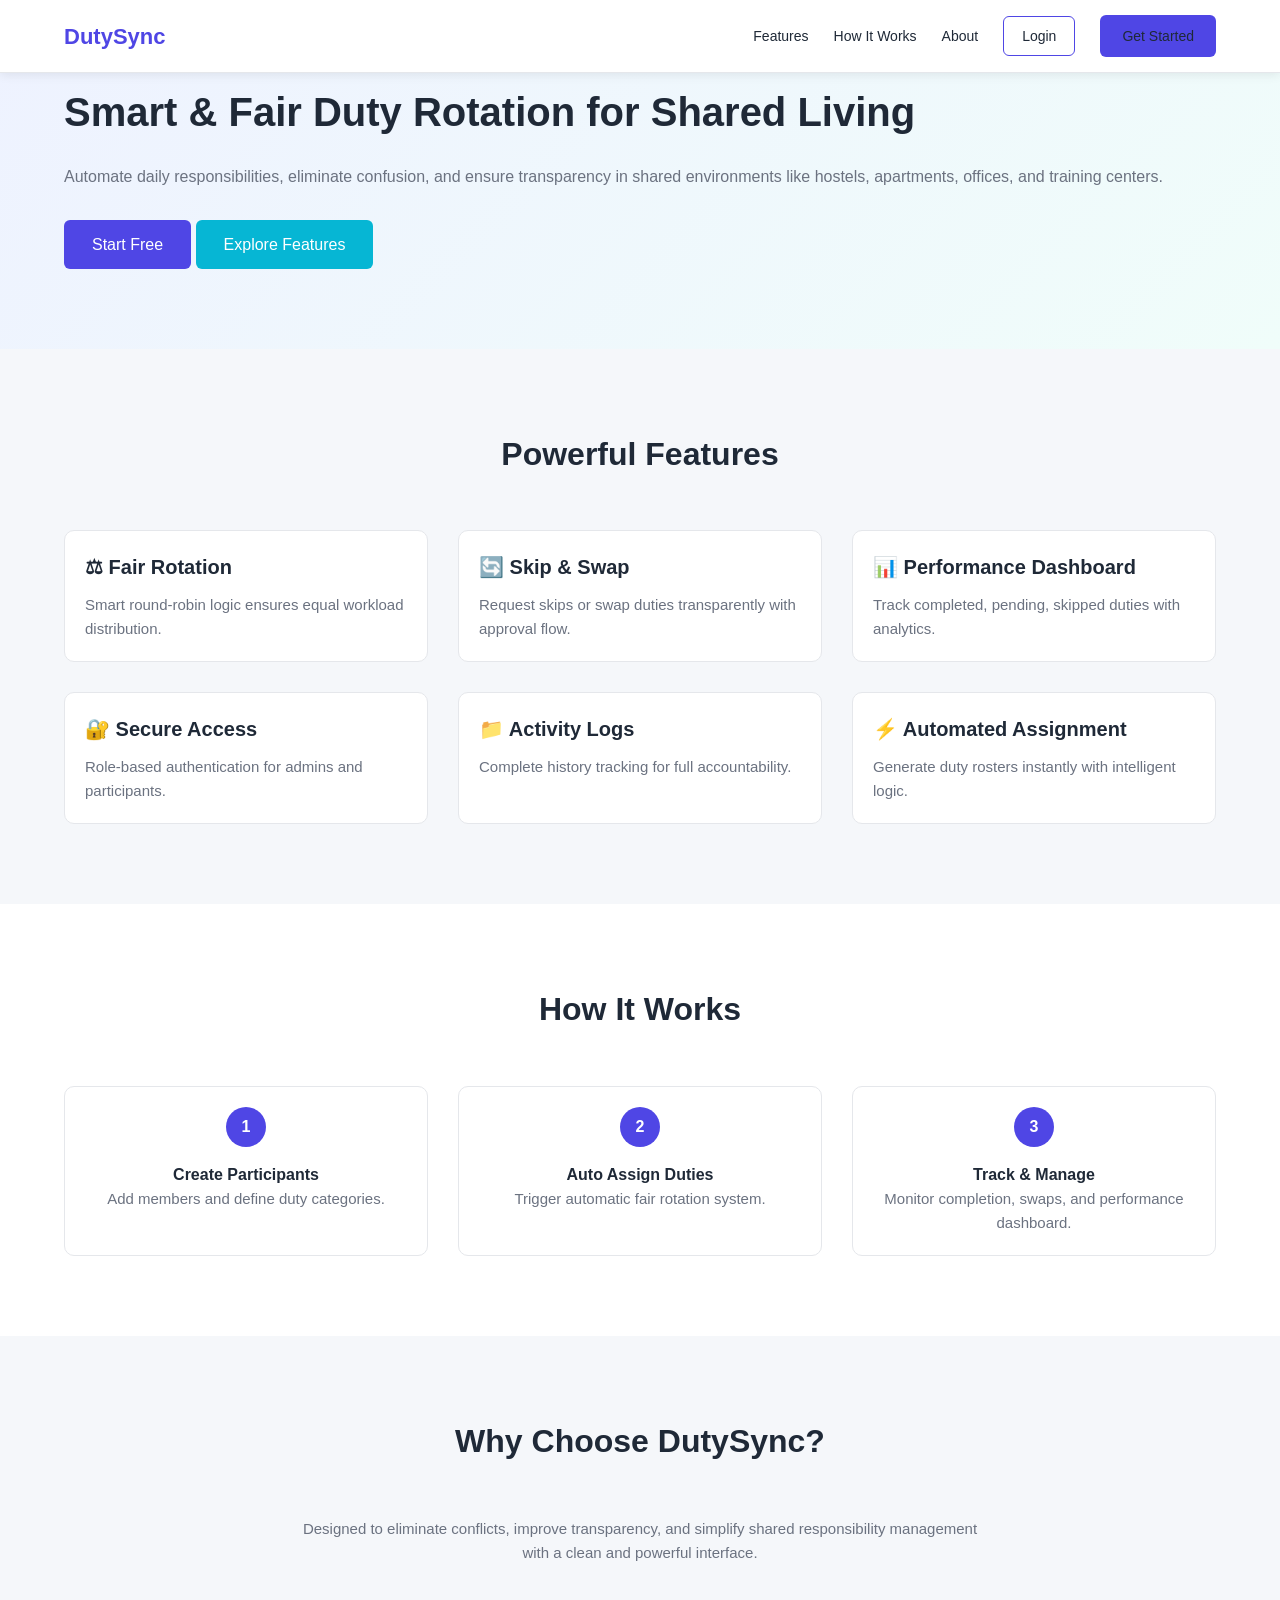
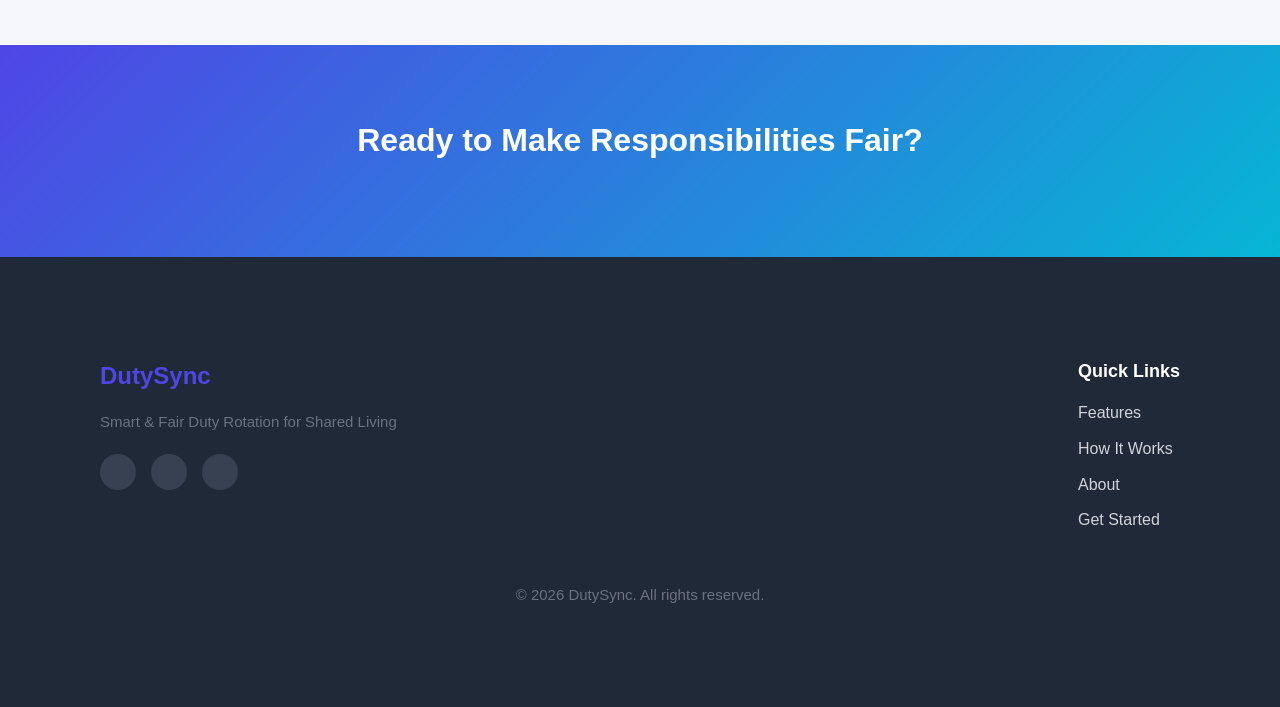
==== index.html @ 931e3d36 "first commit" ====
<!DOCTYPE html>
<html lang="en">
<head>
    <meta charset="UTF-8">
    <title>Shared Duty Roster Management System</title>
    <meta name="viewport" content="width=device-width, initial-scale=1.0">
    <link rel="stylesheet" href="css/base.css">
    <link rel="stylesheet" href="css/layout.css">
    <link rel="stylesheet" href="css/components.css">
    <link rel="stylesheet" href="css/responsive.css">
</head>
<body>
   <header class="main-header">
    <div class="container header-container">

        <div class="logo">
            <h1>DutySync</h1>
        </div>
        <div class="hamburger" id="hamburger">
            <span></span>
            <span></span>
            <span></span>
        </div>

        <nav class="nav-menu" id="navMenu">
            <ul>
                <li><a href="#features">Features</a></li>
                <li><a href="#workflow">How It Works</a></li>
                <li><a href="#about">About</a></li>
                <li><a href="login.html" class="btn-outline">Login</a></li>
                <li><a href="register.html" class="btn-primary">Get Started</a></li>
            </ul>
        </nav>

    </div>
</header>
    <section class="hero">
        <div class="container hero-content">
            <div class="hero-text">
                <h2>Smart & Fair Duty Rotation for Shared Living</h2>
                <p>
                    Automate daily responsibilities, eliminate confusion, 
                    and ensure transparency in shared environments like 
                    hostels, apartments, offices, and training centers.
                </p>
                <div class="hero-buttons">
                    <a href="register.html" class="btn-primary large-btn">Start Free</a>
                    <a href="#features" class="btn-secondary large-btn">Explore Features</a>
                </div>
            </div>
        </div>
    </section>

    <section id="features" class="features-section">
        <div class="container">
            <h2 class="section-title">Powerful Features</h2>

            <div class="features-grid">
                <div class="feature-card">
                    <h3>⚖ Fair Rotation</h3>
                    <p>Smart round-robin logic ensures equal workload distribution.</p>
                </div>

                <div class="feature-card">
                    <h3>🔄 Skip & Swap</h3>
                    <p>Request skips or swap duties transparently with approval flow.</p>
                </div>

                <div class="feature-card">
                    <h3>📊 Performance Dashboard</h3>
                    <p>Track completed, pending, skipped duties with analytics.</p>
                </div>

                <div class="feature-card">
                    <h3>🔐 Secure Access</h3>
                    <p>Role-based authentication for admins and participants.</p>
                </div>

                <div class="feature-card">
                    <h3>📁 Activity Logs</h3>
                    <p>Complete history tracking for full accountability.</p>
                </div>

                <div class="feature-card">
                    <h3>⚡ Automated Assignment</h3>
                    <p>Generate duty rosters instantly with intelligent logic.</p>
                </div>
            </div>
        </div>
    </section>

    <section id="workflow" class="workflow-section">
        <div class="container">
            <h2 class="section-title">How It Works</h2>

            <div class="workflow-steps">
                <div class="step">
                    <span>1</span>
                    <h4>Create Participants</h4>
                    <p>Add members and define duty categories.</p>
                </div>

                <div class="step">
                    <span>2</span>
                    <h4>Auto Assign Duties</h4>
                    <p>Trigger automatic fair rotation system.</p>
                </div>

                <div class="step">
                    <span>3</span>
                    <h4>Track & Manage</h4>
                    <p>Monitor completion, swaps, and performance dashboard.</p>
                </div>
            </div>
        </div>
    </section>

    <section id="about" class="about-section">
        <div class="container">
            <h2 class="section-title">Why Choose DutySync?</h2>
            <p class="about-text">
                Designed to eliminate conflicts, improve transparency, and simplify 
                shared responsibility management with a clean and powerful interface.
            </p>
        </div>
    </section>
    <section class="cta-section">
        <div class="container">
            <h2>Ready to Make Responsibilities Fair?</h2>
        </div>
    </section>
    <footer class="main-footer">
<div id="footer-placeholder"></div>
<script>
  fetch('components/footer.html')
    .then(res => res.text())
    .then(data => {
        document.getElementById('footer-placeholder').innerHTML = data;
    });
</script>
    </footer>

    <script src="js/app.js"></script>
</body>
</html>
---- css/base.css ----
* {
    margin: 0;
    padding: 0;
    box-sizing: border-box;
}

html {
    scroll-behavior: smooth;
}

body {
    font-family: 'Segoe UI', Tahoma, Geneva, Verdana, sans-serif;
    background-color: #f5f7fa;
    color: #1f2937;
    line-height: 1.6;
}

:root {
    --primary-color: #4f46e5;
    --primary-dark: #4338ca;
    --secondary-color: #06b6d4;
    --bg-light: #f5f7fa;
    --bg-white: #ffffff;
    --text-dark: #1f2937;
    --text-light: #6b7280;
    --border-color: #e5e7eb;
    --success-color: #10b981;
    --danger-color: #ef4444;
}
.container {
    width: 90%;
    max-width: 1200px;
    margin: auto;
}

h1, h2, h3, h4 {
    font-weight: 600;
    color: var(--text-dark);
}

h1 {
    font-size: 28px;
}

h2 {
    font-size: 32px;
    margin-bottom: 20px;
}

h3 {
    font-size: 20px;
    margin-bottom: 10px;
}

p {
    color: var(--text-light);
    font-size: 15px;
}

.section-title {
    text-align: center;
    margin-bottom: 50px;
}

.btn-primary {
    display: inline-block;
    background-color: var(--primary-color);
    color: #fff;
    padding: 10px 22px;
    border-radius: 6px;
    text-decoration: none;
    transition: 0.3s ease;
}

.btn-primary:hover {
    background-color: var(--primary-dark);
}

.btn-secondary {
    display: inline-block;
    background-color: var(--secondary-color);
    color: #fff;
    padding: 10px 22px;
    border-radius: 6px;
    text-decoration: none;
    transition: 0.3s ease;
}

.btn-secondary:hover {
    opacity: 0.9;
}

.btn-outline {
    display: inline-block;
    border: 1px solid var(--primary-color);
    color: var(--primary-color);
    padding: 8px 18px;
    border-radius: 6px;
    text-decoration: none;
    transition: 0.3s ease;
}

.btn-outline:hover {
    background-color: var(--primary-color);
    color: #fff;
}

.large-btn {
    padding: 12px 28px;
    font-size: 16px;
}

a {
    text-decoration: none;
    color: inherit;
}

.feature-card,
.dashboard-preview,
.step {
    background: var(--bg-white);
    border-radius: 10px;
    padding: 20px;
    border: 1px solid var(--border-color);
    transition: 0.3s ease;
}

.feature-card:hover,
.step:hover {
    transform: translateY(-4px);
    box-shadow: 0 8px 20px rgba(0, 0, 0, 0.05);
}

.main-header {
    background: var(--bg-white);
    border-bottom: 1px solid var(--border-color);
    padding: 15px 0;
}

.nav-menu ul {
    list-style: none;
    display: flex;
    gap: 25px;
    align-items: center;
}

.nav-menu a {
    font-size: 14px;
    color: var(--text-dark);
    transition: 0.3s ease;
}

.nav-menu a:hover {
    color: var(--primary-color);
}

.hero {
    padding: 80px 0;
    background: linear-gradient(135deg, #eef2ff, #f0fdfa);
}

.hero-text h2 {
    font-size: 40px;
    margin-bottom: 20px;
}

.hero-text p {
    font-size: 16px;
    margin-bottom: 30px;
}

.main-footer {
    background: #1f2937; 
    color: #d1d5db;
    padding: 50px 20px;
    font-family: 'Segoe UI', Tahoma, Geneva, Verdana, sans-serif;
}

.footer-container {
    display: flex;
    justify-content: space-between;
    flex-wrap: wrap;
    gap: 30px;
    max-width: 1200px;
    margin: auto;
}

.footer-left h3 {
    font-size: 24px;
    color: #4f46e5; 
    margin-bottom: 15px;
}

.footer-left p {
    margin-bottom: 8px;
    line-height: 1.6;
}

.footer-right h4 {
    font-size: 18px;
    margin-bottom: 15px;
    color: #fff;
}

.footer-right ul {
    list-style: none;
    padding: 0;
}

.footer-right ul li {
    margin-bottom: 10px;
}

.footer-right ul li a {
    color: #d1d5db;
    text-decoration: none;
    transition: 0.3s;
}

.footer-right ul li a:hover {
    color: #4f46e5;
}

.footer-bottom {
    text-align: center;
    margin-top: 40px;
    font-size: 13px;
    color: #9ca3af;
}

.footer-social {
    margin-top: 20px;
    display: flex;
    gap: 15px;
}

.footer-social a {
    display: inline-block;
    width: 36px;
    height: 36px;
    line-height: 36px;
    text-align: center;
    background: #374151;
    border-radius: 50%;
    color: #d1d5db;
    transition: 0.3s;
}

.footer-social a:hover {
    background: #4f46e5;
    color: #fff;
    transform: translateY(-2px);
}

@media (max-width: 768px) {
    .footer-container {
        flex-direction: column;
        text-align: center;
        gap: 20px;
    }

    .footer-right ul li {
        display: inline-block;
        margin: 0 10px 10px 0;
    }
}


.navbar {
    display: flex;
    justify-content: space-between;
    align-items: center;
    padding: 15px 30px;
    background-color: #1e1f2f;
    color: #fff;
    font-family: Arial, sans-serif;
    box-shadow: 0 2px 5px rgba(0,0,0,0.1);
}

.navbar .logo {
    font-size: 24px;
    font-weight: bold;
    color: #5a60f7;
    text-decoration: none;
}

.navbar-right {
    display: flex;
    align-items: center;
    gap: 15px;
}

.navbar-right .welcome-msg {
    font-size: 16px;
}

#logoutBtn {
    padding: 6px 14px;
    background-color: #5a60f7;
    border: none;
    border-radius: 4px;
    color: #fff;
    cursor: pointer;
    transition: 0.3s;
}

#logoutBtn:hover {
    background-color: #474ce0;
}
---- css/layout.css ----
.main-header .container {
    display: flex;
    justify-content: space-between;
    align-items: center;
}

.logo h1 {
    font-size: 22px;
    font-weight: 700;
    color: var(--primary-color);
}
.hero-content {
    display: flex;
    align-items: center;
    justify-content: space-between;
    gap: 50px;
}

.hero-text {
    flex: 1;
}

.hero-visual {
    flex: 1;
    display: flex;
    justify-content: center;
}

.dashboard-preview {
    width: 100%;
    max-width: 400px;
    height: 250px;
    display: flex;
    align-items: center;
    justify-content: center;
    font-weight: 500;
    color: var(--text-light);
}

.features-section {
    padding: 80px 0;
}

.features-grid {
    display: grid;
    grid-template-columns: repeat(3, 1fr);
    gap: 30px;
}

.workflow-section {
    padding: 80px 0;
    background-color: var(--bg-white);
}

.workflow-steps {
    display: flex;
    justify-content: space-between;
    gap: 30px;
}

.step {
    flex: 1;
    text-align: center;
}

.step span {
    display: inline-block;
    width: 40px;
    height: 40px;
    background-color: var(--primary-color);
    color: #fff;
    border-radius: 50%;
    line-height: 40px;
    margin-bottom: 15px;
    font-weight: 600;
}

.about-section {
    padding: 80px 0;
    text-align: center;
}

.about-text {
    max-width: 700px;
    margin: auto;
}

.cta-section {
    padding: 70px 0;
    text-align: center;
    background: linear-gradient(135deg, var(--primary-color), var(--secondary-color));
    color: #fff;
}

.cta-section h2 {
    color: #fff;
    margin-bottom: 20px;
}

section {
    padding-top: 60px;
    padding-bottom: 60px;
}

.header-container {
    display: flex;
    justify-content: space-between;
    align-items: center;
}

.hamburger {
    display: none;
    flex-direction: column;
    cursor: pointer;
    gap: 5px;
}

.hamburger span {
    width: 25px;
    height: 3px;
    background-color: var(--text-dark);
    border-radius: 2px;
    transition: 0.3s;
}
---- css/components.css ----
.btn-primary {
    background-color: #4f46e5;
    color: #ffffff;
    padding: 10px 22px;
    border-radius: 6px;
    text-decoration: none;
    display: inline-block;
    font-weight: 500;
    transition: all 0.3s ease;
}

.btn-primary:hover {
    background-color: #4338ca;
    transform: translateY(-2px);
    box-shadow: 0 6px 15px rgba(0,0,0,0.15);
}

.btn-outline {
    border: 1px solid #4f46e5;
    color: #4f46e5;
    padding: 8px 18px;
    border-radius: 6px;
    text-decoration: none;
    display: inline-block;
    font-weight: 500;
    transition: all 0.3s ease;
    color: white;
}

.btn-outline:hover {
    background-color: #4f46e5;
    color: #ffffff;
}


.main-header {
    position: fixed;   
    top: 0;
    left: 0;
    width: 100%;
    z-index: 1000;
    background-color: #ffffff;
    box-shadow: 0 2px 10px rgba(0,0,0,0.08);
    padding: 15px 0;
}
---- css/responsive.css ----
@media (max-width: 1024px) {

    .features-grid {
        grid-template-columns: repeat(2, 1fr);
    }

    .hero-content {
        gap: 30px;
    }

    .hero-text h2 {
        font-size: 34px;
    }
}

@media (max-width: 768px) {

    .nav-menu ul {
        gap: 15px;
    }

    .hero-content {
        flex-direction: column;
        text-align: center;
    }

    .hero-visual {
        margin-top: 30px;
    }

    .hero-text h2 {
        font-size: 28px;
    }
    .features-grid {
        grid-template-columns: 1fr;
    }

    .workflow-steps {
        flex-direction: column;
    }

    .step {
        margin-bottom: 20px;
    }
}

@media (max-width: 480px) {

    .container {
        width: 95%;
    }

    h2 {
        font-size: 22px;
    }

    .hero-text h2 {
        font-size: 24px;
    }

    .btn-primary,
    .btn-secondary,
    .btn-outline {
        display: block;
        width: 100%;
        text-align: center;
        margin-bottom: 10px;
    }

    .hero-buttons {
        display: flex;
        flex-direction: column;
    }

    .dashboard-preview {
        height: 200px;
    }
}

@media (max-width: 768px) {

    .hamburger {
        display: flex;
    }

    .nav-menu {
        position: absolute;
        top: 70px;
        right: 0;
        background: var(--bg-white);
        width: 100%;
        max-height: 0;
        overflow: hidden;
        transition: max-height 0.3s ease;
        border-bottom: 1px solid var(--border-color);
    }

    .nav-menu ul {
        flex-direction: column;
        padding: 20px;
        gap: 15px;
    }

    .nav-menu.active {
        max-height: 400px;
    }
}
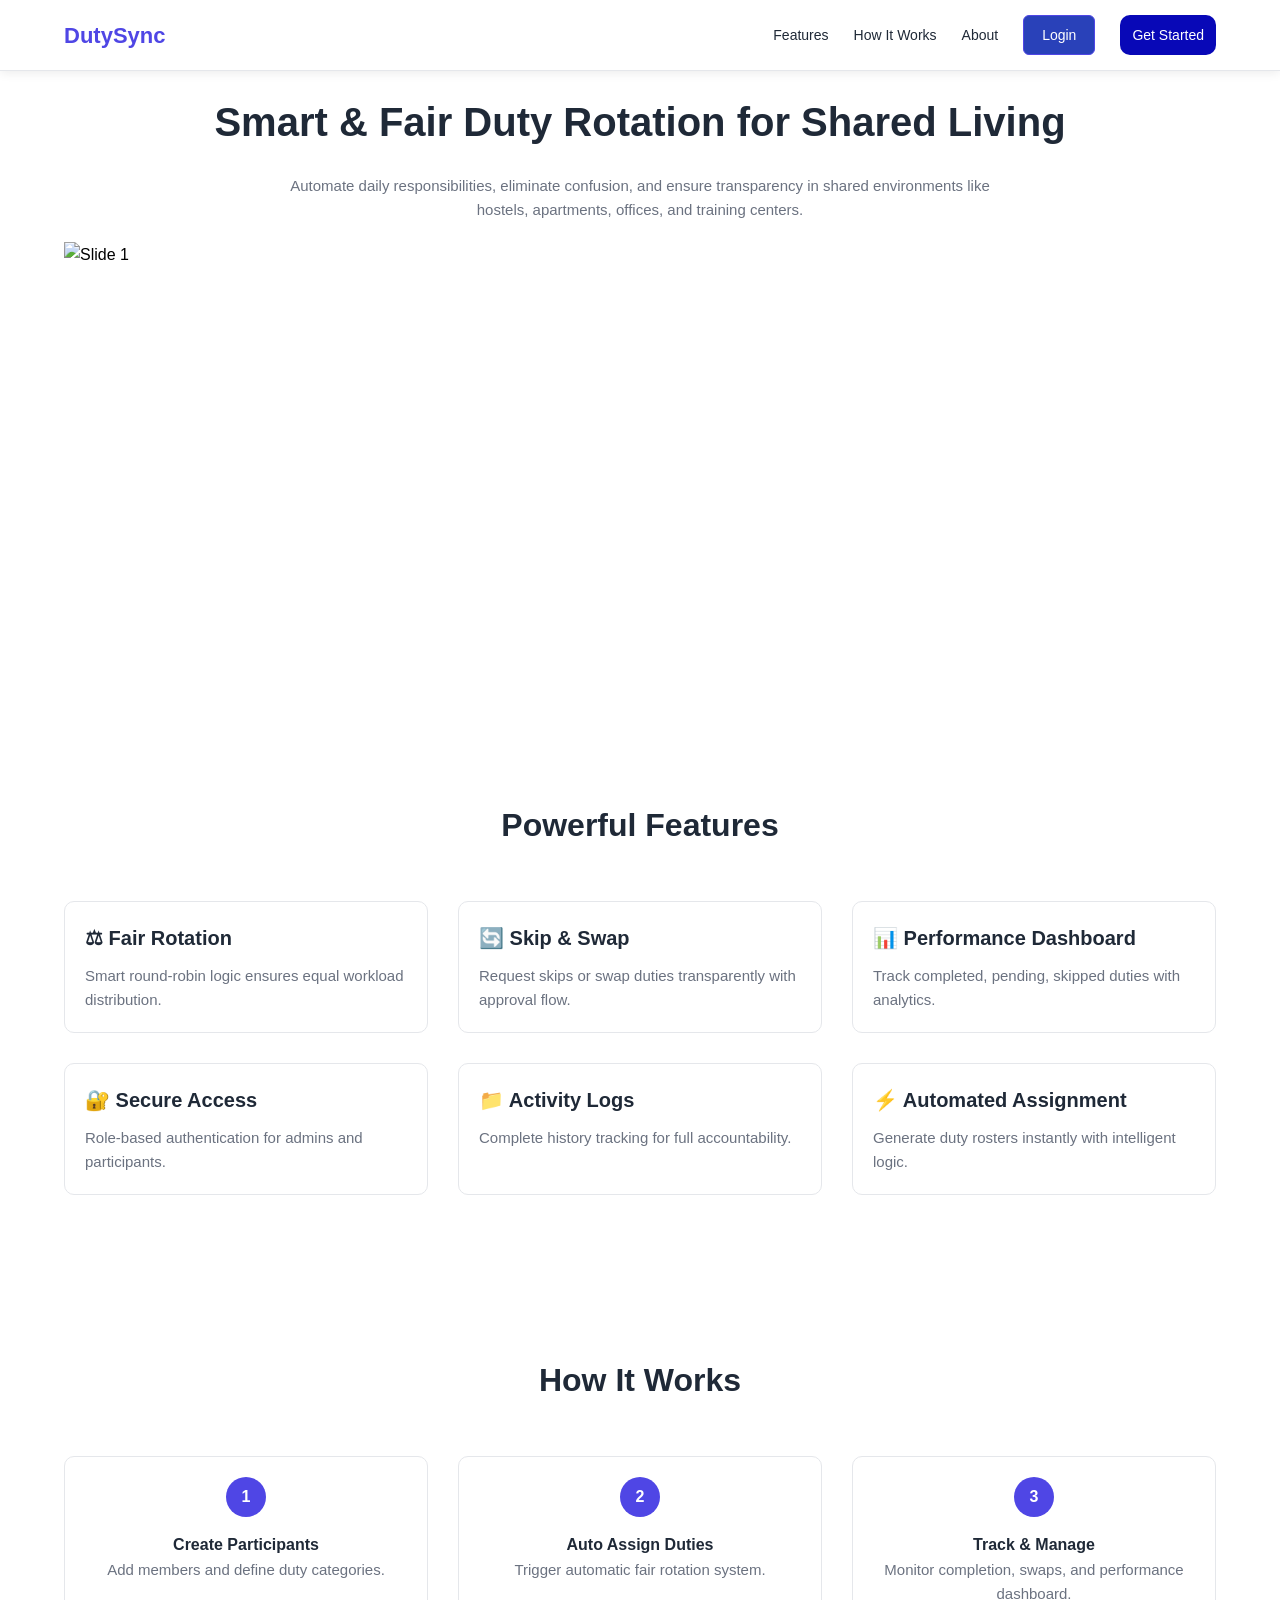
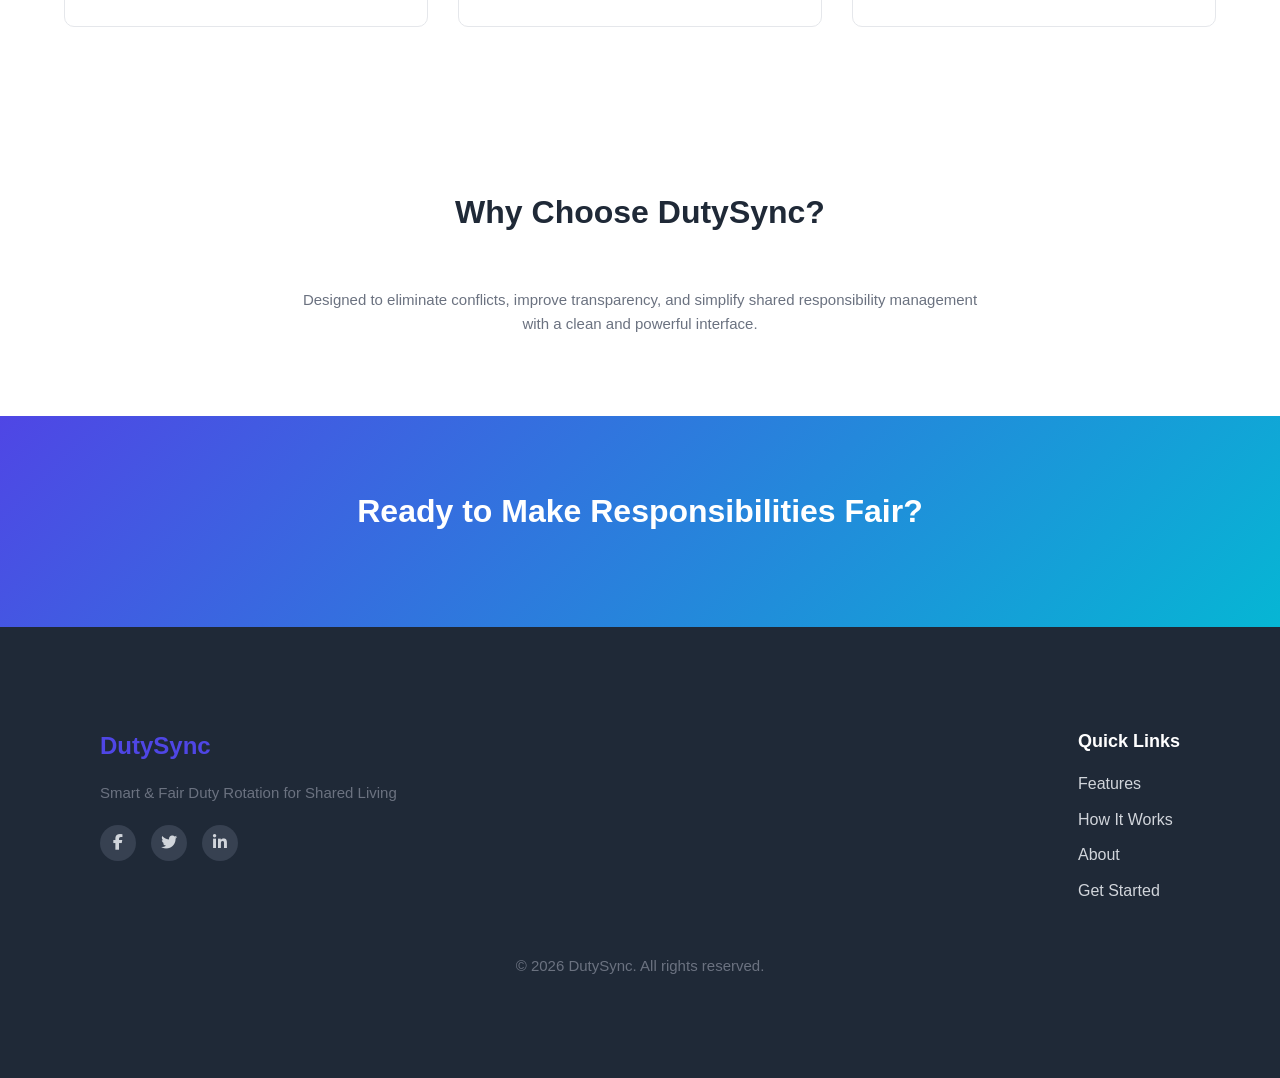
==== commit a9b0c576: "Update frontend  with new changes" ====
--- a/index.html
+++ b/index.html
@@ -6,7 +6,6 @@
     <meta name="viewport" content="width=device-width, initial-scale=1.0">
     <link rel="stylesheet" href="css/base.css">
     <link rel="stylesheet" href="css/layout.css">
-    <link rel="stylesheet" href="css/components.css">
     <link rel="stylesheet" href="css/responsive.css">
 </head>
 <body>
@@ -27,8 +26,8 @@
                 <li><a href="#features">Features</a></li>
                 <li><a href="#workflow">How It Works</a></li>
                 <li><a href="#about">About</a></li>
-                <li><a href="login.html" class="btn-outline">Login</a></li>
-                <li><a href="register.html" class="btn-primary">Get Started</a></li>
+                <li><a href="login.html" class="btn-outline"><span id="log"> Login</span></a></li>
+                <li><a href="register.html" class="btn-primary" id="start">Get Started</a></li>
             </ul>
         </nav>
 
@@ -43,10 +42,18 @@
                     and ensure transparency in shared environments like 
                     hostels, apartments, offices, and training centers.
                 </p>
-                <div class="hero-buttons">
-                    <a href="register.html" class="btn-primary large-btn">Start Free</a>
-                    <a href="#features" class="btn-secondary large-btn">Explore Features</a>
-                </div>
+                <section class="hero">
+  <div class="container hero-content">
+    <div class="hero-slider" id="heroSlider">
+      <img src="https://www.shutterstock.com/image-photo/hand-wipes-clean-glass-stovetop-600nw-2715932691.jpg" alt="Slide 1" class="active">
+      <img src="https://blog.hihostels.com/wp-content/uploads/2014/06/157269526.jpg" alt="Slide 2">
+      <img src="https://content.jdmagicbox.com/v2/comp/hyderabad/c2/040pxx40.xx40.210805164720.x3c2/catalogue/dvs-facilities-services-tangatur-rangareddy-garden-maintenance-services-tzkv2b3w40.jpg" alt="Slide 3">
+      <img src="https://encrypted-tbn0.gstatic.com/images?q=tbn:ANd9GcTpY3WygwK8uVNJa__YSWRzl6hycyzAUbiU6w&s" alt="Slide 4">
+      <img src="https://media.istockphoto.com/id/1456829834/photo/team-of-professional-janitors-working-in-kitchen.jpg?s=612x612&w=0&k=20&c=jLr6jsTrv3sr_IJ3HDEpV4fMJR6MNSkOKIifJoEl3nI=" alt="Slide 5">
+      <img src="https://www.shutterstock.com/image-photo/cheerful-woman-washes-variety-fresh-260nw-2543599953.jpg" alt="Slide 6">
+    </div>
+  </div>
+</section>
             </div>
         </div>
     </section>
--- a/css/base.css
+++ b/css/base.css
@@ -1,310 +1,555 @@
-
 * {
-    margin: 0;
-    padding: 0;
-    box-sizing: border-box;
+  margin: 0;
+  padding: 0;
+  box-sizing: border-box;
 }
 
 html {
-    scroll-behavior: smooth;
+  scroll-behavior: smooth;
 }
 
 body {
-    font-family: 'Segoe UI', Tahoma, Geneva, Verdana, sans-serif;
-    background-color: #f5f7fa;
-    color: #1f2937;
-    line-height: 1.6;
+  font-family: "Segoe UI", Tahoma, Geneva, Verdana, sans-serif;
+  line-height: 1.6;
 }
 
 :root {
-    --primary-color: #4f46e5;
-    --primary-dark: #4338ca;
-    --secondary-color: #06b6d4;
-    --bg-light: #f5f7fa;
-    --bg-white: #ffffff;
-    --text-dark: #1f2937;
-    --text-light: #6b7280;
-    --border-color: #e5e7eb;
-    --success-color: #10b981;
-    --danger-color: #ef4444;
+  --primary-color: #4f46e5;
+  --primary-dark: #4338ca;
+  --secondary-color: #06b6d4;
+  --bg-light: #f5f7fa;
+  --bg-white: #ffffff;
+  --text-dark: #1f2937;
+  --text-light: #6b7280;
+  --border-color: #e5e7eb;
+  --success-color: #10b981;
+  --danger-color: #ef4444;
 }
 .container {
-    width: 90%;
-    max-width: 1200px;
-    margin: auto;
-}
-
-h1, h2, h3, h4 {
-    font-weight: 600;
-    color: var(--text-dark);
+  width: 90%;
+  max-width: 1200px;
+  margin: auto;
+}
+
+h1,
+h2,
+h3,
+h4 {
+  font-weight: 600;
+  color: var(--text-dark);
 }
 
 h1 {
-    font-size: 28px;
+  font-size: 28px;
 }
 
 h2 {
-    font-size: 32px;
-    margin-bottom: 20px;
+  font-size: 32px;
+  margin-bottom: 20px;
 }
 
 h3 {
-    font-size: 20px;
-    margin-bottom: 10px;
+  font-size: 20px;
+  margin-bottom: 10px;
 }
 
 p {
-    color: var(--text-light);
-    font-size: 15px;
+  color: var(--text-light);
+  font-size: 15px;
 }
 
 .section-title {
-    text-align: center;
-    margin-bottom: 50px;
-}
-
-.btn-primary {
-    display: inline-block;
-    background-color: var(--primary-color);
-    color: #fff;
-    padding: 10px 22px;
-    border-radius: 6px;
-    text-decoration: none;
-    transition: 0.3s ease;
-}
-
-.btn-primary:hover {
-    background-color: var(--primary-dark);
-}
-
-.btn-secondary {
-    display: inline-block;
-    background-color: var(--secondary-color);
-    color: #fff;
-    padding: 10px 22px;
-    border-radius: 6px;
-    text-decoration: none;
-    transition: 0.3s ease;
+  text-align: center;
+  margin-bottom: 50px;
 }
 
 .btn-secondary:hover {
-    opacity: 0.9;
-}
-
-.btn-outline {
-    display: inline-block;
-    border: 1px solid var(--primary-color);
-    color: var(--primary-color);
-    padding: 8px 18px;
-    border-radius: 6px;
-    text-decoration: none;
-    transition: 0.3s ease;
-}
-
-.btn-outline:hover {
-    background-color: var(--primary-color);
-    color: #fff;
-}
-
-.large-btn {
-    padding: 12px 28px;
-    font-size: 16px;
+  opacity: 0.9;
+}
+*/ .large-btn {
+  padding: 12px 28px;
+  font-size: 16px;
 }
 
 a {
-    text-decoration: none;
-    color: inherit;
+  text-decoration: none;
+  color: inherit;
 }
 
 .feature-card,
 .dashboard-preview,
 .step {
-    background: var(--bg-white);
-    border-radius: 10px;
-    padding: 20px;
-    border: 1px solid var(--border-color);
-    transition: 0.3s ease;
+  background: var(--bg-white);
+  border-radius: 10px;
+  padding: 20px;
+  border: 1px solid var(--border-color);
+  transition: 0.3s ease;
 }
 
 .feature-card:hover,
 .step:hover {
-    transform: translateY(-4px);
-    box-shadow: 0 8px 20px rgba(0, 0, 0, 0.05);
+  transform: translateY(-4px);
+  box-shadow: 0 8px 20px rgba(0, 0, 0, 0.05);
 }
 
 .main-header {
-    background: var(--bg-white);
-    border-bottom: 1px solid var(--border-color);
-    padding: 15px 0;
+  background: var(--bg-white);
+  border-bottom: 1px solid var(--border-color);
+  padding: 15px 0;
 }
 
 .nav-menu ul {
-    list-style: none;
-    display: flex;
-    gap: 25px;
-    align-items: center;
+  list-style: none;
+  display: flex;
+  gap: 25px;
+  align-items: center;
 }
 
 .nav-menu a {
-    font-size: 14px;
-    color: var(--text-dark);
-    transition: 0.3s ease;
+  font-size: 14px;
+  color: var(--text-dark);
+  transition: 0.3s ease;
 }
 
 .nav-menu a:hover {
-    color: var(--primary-color);
+  color: var(--primary-color);
 }
 
 .hero {
-    padding: 80px 0;
-    background: linear-gradient(135deg, #eef2ff, #f0fdfa);
+  position: relative;
+  width: 100%;
+  height: 400px;
+  overflow: hidden;
+}
+
+.hero {
+  position: relative;
+  width: 100%;
+  height: 80vh;
+  overflow: hidden;
+}
+
+.hero-slider img {
+  width: 100%;
+  height: 100%;
+  object-fit: cover;
+  object-position: center;
+  position: absolute;
+  top: 0;
+  left: 0;
+  opacity: 0;
+  transition: opacity 1s ease-in-out;
+}
+
+.hero-slider img.active {
+  opacity: 1;
 }
 
 .hero-text h2 {
-    font-size: 40px;
-    margin-bottom: 20px;
-}
-
-.hero-text p {
-    font-size: 16px;
-    margin-bottom: 30px;
+  font-size: 40px;
+  margin-bottom: 20px;
+}
+
+.hero-content .hero-text p {
+  max-width: 700px;
+  margin: 20px auto;
+  line-height: 1.6;
+  text-align: center;
+}
+
+.hero-text h2 {
+  padding-top: 30px;
+  text-align: center;
 }
 
 .main-footer {
-    background: #1f2937; 
-    color: #d1d5db;
-    padding: 50px 20px;
-    font-family: 'Segoe UI', Tahoma, Geneva, Verdana, sans-serif;
+  background: #1f2937;
+  color: #d1d5db;
+  padding: 50px 20px;
+  font-family: "Segoe UI", Tahoma, Geneva, Verdana, sans-serif;
 }
 
 .footer-container {
-    display: flex;
-    justify-content: space-between;
-    flex-wrap: wrap;
-    gap: 30px;
-    max-width: 1200px;
-    margin: auto;
+  display: flex;
+  justify-content: space-between;
+  flex-wrap: wrap;
+  gap: 30px;
+  max-width: 1200px;
+  margin: auto;
 }
 
 .footer-left h3 {
-    font-size: 24px;
-    color: #4f46e5; 
-    margin-bottom: 15px;
+  font-size: 24px;
+  color: #4f46e5;
+  margin-bottom: 15px;
 }
 
 .footer-left p {
-    margin-bottom: 8px;
-    line-height: 1.6;
+  margin-bottom: 8px;
+  line-height: 1.6;
 }
 
 .footer-right h4 {
-    font-size: 18px;
-    margin-bottom: 15px;
-    color: #fff;
+  font-size: 18px;
+  margin-bottom: 15px;
+  color: #fff;
 }
 
 .footer-right ul {
-    list-style: none;
-    padding: 0;
+  list-style: none;
+  padding: 0;
 }
 
 .footer-right ul li {
-    margin-bottom: 10px;
+  margin-bottom: 10px;
 }
 
 .footer-right ul li a {
-    color: #d1d5db;
-    text-decoration: none;
-    transition: 0.3s;
+  color: #d1d5db;
+  text-decoration: none;
+  transition: 0.3s;
 }
 
 .footer-right ul li a:hover {
-    color: #4f46e5;
+  color: #4f46e5;
 }
 
 .footer-bottom {
+  text-align: center;
+  margin-top: 40px;
+  font-size: 13px;
+  color: #9ca3af;
+}
+
+.footer-social {
+  margin-top: 20px;
+  display: flex;
+  gap: 15px;
+}
+
+.footer-social a {
+  display: inline-block;
+  width: 36px;
+  height: 36px;
+  line-height: 36px;
+  text-align: center;
+  background: #374151;
+  border-radius: 50%;
+  color: #d1d5db;
+  transition: 0.3s;
+}
+
+.footer-social a:hover {
+  background: #4f46e5;
+  color: #fff;
+  transform: translateY(-2px);
+}
+
+@media (max-width: 768px) {
+  .footer-container {
+    flex-direction: column;
     text-align: center;
-    margin-top: 40px;
-    font-size: 13px;
-    color: #9ca3af;
-}
-
-.footer-social {
-    margin-top: 20px;
-    display: flex;
-    gap: 15px;
-}
-
-.footer-social a {
+    gap: 20px;
+  }
+
+  .footer-right ul li {
     display: inline-block;
-    width: 36px;
-    height: 36px;
-    line-height: 36px;
-    text-align: center;
-    background: #374151;
-    border-radius: 50%;
-    color: #d1d5db;
-    transition: 0.3s;
-}
-
-.footer-social a:hover {
-    background: #4f46e5;
-    color: #fff;
-    transform: translateY(-2px);
-}
-
-@media (max-width: 768px) {
-    .footer-container {
-        flex-direction: column;
-        text-align: center;
-        gap: 20px;
-    }
-
-    .footer-right ul li {
-        display: inline-block;
-        margin: 0 10px 10px 0;
-    }
-}
-
+    margin: 0 10px 10px 0;
+  }
+}
 
 .navbar {
-    display: flex;
-    justify-content: space-between;
-    align-items: center;
-    padding: 15px 30px;
-    background-color: #1e1f2f;
-    color: #fff;
-    font-family: Arial, sans-serif;
-    box-shadow: 0 2px 5px rgba(0,0,0,0.1);
+  display: flex;
+  justify-content: space-between;
+  align-items: center;
+  padding: 15px 30px;
+  background-color: #1e1f2f;
+  color: #fff;
+  font-family: Arial, sans-serif;
+  box-shadow: 0 2px 5px rgba(0, 0, 0, 0.1);
 }
 
 .navbar .logo {
-    font-size: 24px;
-    font-weight: bold;
-    color: #5a60f7;
-    text-decoration: none;
+  font-size: 24px;
+  font-weight: bold;
+  color: #5a60f7;
+  text-decoration: none;
 }
 
 .navbar-right {
-    display: flex;
-    align-items: center;
-    gap: 15px;
+  display: flex;
+  align-items: center;
+  gap: 15px;
 }
 
 .navbar-right .welcome-msg {
-    font-size: 16px;
+  font-size: 16px;
 }
 
 #logoutBtn {
-    padding: 6px 14px;
-    background-color: #5a60f7;
-    border: none;
-    border-radius: 4px;
-    color: #fff;
-    cursor: pointer;
-    transition: 0.3s;
+  padding: 6px 14px;
+  background-color: #5a60f7;
+  border: none;
+  border-radius: 4px;
+  color: #fff;
+  cursor: pointer;
+  transition: 0.3s;
 }
 
 #logoutBtn:hover {
-    background-color: #474ce0;
+  background-color: #474ce0;
+}
+
+.sidebar {
+  width: 220px;
+  background: #2c3e50;
+  color: #ecf0f1;
+  padding: 20px;
+  display: flex;
+  flex-direction: column;
+}
+.sidebar h2 {
+  text-align: center;
+  margin-bottom: 30px;
+  color: white;
+}
+.sidebar ul {
+  list-style: none;
+}
+.sidebar li {
+  padding: 12px 10px;
+  margin-bottom: 10px;
+  border-radius: 5px;
+  cursor: pointer;
+  transition: background 0.3s;
+}
+.sidebar li:hover {
+  background: #34495e;
+}
+
+.main-content {
+  flex: 1;
+  padding: 20px;
+}
+.topbar {
+  display: flex;
+  justify-content: space-between;
+  align-items: center;
+  margin-bottom: 20px;
+}
+.topbar h3 {
+  color: #2c3e50;
+}
+
+.dashboard-cards {
+  display: flex;
+  flex-wrap: wrap;
+  gap: 20px;
+}
+.card,
+.create-duty {
+  background: #fff;
+  padding: 20px;
+  border-radius: 10px;
+  box-shadow: 0 2px 8px rgba(0, 0, 0, 0.1);
+  flex: 1;
+  min-width: 250px;
+}
+.card h4 {
+  margin-bottom: 10px;
+  color: #2c3e50;
+}
+.card p {
+  font-size: 24px;
+  font-weight: bold;
+  color: #2980b9;
+}
+
+form {
+  display: flex;
+  flex-direction: column;
+  gap: 15px;
+}
+.form-group {
+  display: flex;
+  flex-direction: column;
+}
+.form-group label {
+  margin-bottom: 5px;
+  font-weight: bold;
+}
+.form-group input,
+.form-group select {
+  padding: 8px 10px;
+  border-radius: 5px;
+  border: 1px solid #ccc;
+  font-size: 14px;
+}
+.dashboard-analytics {
+  margin-top: 20px;
+}
+canvas {
+  max-width: 100%;
+}
+
+.create-duty h3,
+.assign-duty h3 {
+  margin-bottom: 15px;
+  color: #2c3e50;
+}
+.assign-duty {
+  margin-top: 25px;
+}
+
+.topbar {
+  display: flex;
+  justify-content: space-between;
+  align-items: center;
+  margin-bottom: 30px;
+  background: #fff;
+  padding: 10px 20px;
+  border-radius: 10px;
+  box-shadow: 0 2px 6px rgba(0, 0, 0, 0.1);
+}
+
+.user-info span {
+  font-weight: bold;
+  margin-right: 15px;
+}
+
+.dashboard-cards {
+  display: flex;
+  flex-direction: column; 
+  gap: 20px;
+}
+
+.card,
+.create-duty {
+  background: #fff;
+  padding: 20px;
+  border-radius: 12px;
+  box-shadow: 0 3px 10px rgba(0, 0, 0, 0.1);
+}
+
+.btn-primary {
+  width: 100%;
+  text-align: center;
+  padding: 12px;
+  font-size: 16px;
+}
+
+form {
+  display: flex;
+  flex-direction: column;
+  gap: 15px;
+}
+
+.main-content {
+  flex: 1;
+  padding: 20px;
+  max-width: 900px; 
+  margin: 0 auto; 
+}
+
+.sidebar {
+  width: 200px; 
+  padding: 20px;
+}
+
+.dashboard-cards {
+  display: flex;
+  flex-direction: column;
+  gap: 15px;
+}
+
+.card,
+.create-duty {
+  padding: 15px;
+}
+
+.sidebar {
+  width: 220px;
+  background: #2c3e50;
+  color: #ecf0f1;
+  padding: 20px;
+  display: flex;
+  flex-direction: column;
+}
+.sidebar h2 {
+  text-align: center;
+  margin-bottom: 30px;
+  color: white;
+}
+.sidebar ul {
+  list-style: none;
+}
+.sidebar li {
+  padding: 12px 10px;
+  margin-bottom: 10px;
+  border-radius: 5px;
+  cursor: pointer;
+  transition: background 0.3s;
+}
+.sidebar li:hover {
+  background: #34495e;
+}
+
+.sidebar li a:link,
+.sidebar li a:visited {
+  color: white;
+  text-decoration: none;
+}
+
+.sidebar li a:hover,
+.sidebar li a:active,
+.sidebar li a:focus {
+  color: black;
+}
+
+.btn-outline {
+  border: 1px solid #4f46e5;
+  padding: 8px 18px;
+  border-radius: 6px;
+  text-decoration: none;
+  display: inline-block;
+  font-weight: 500;
+  transition: all 0.3s ease;
+  color: white;
+  background-color: #2941b9;
+}
+
+.btn-outline:hover {
+  background-color: #4f46e5;
+  color: #ffffff;
+}
+
+.main-header {
+  position: fixed;
+  top: 0;
+  left: 0;
+  width: 100%;
+  z-index: 1000;
+  background-color: #ffffff;
+  box-shadow: 0 2px 10px rgba(0, 0, 0, 0.08);
+  padding: 15px 0;
+}
+
+
+#log{
+    color: white;
+}
+
+#log:hover{
+    background-color: rgb(92, 92, 235);
+    color: white;
+}
+
+#start{
+    background-color: rgb(8, 8, 183);
+    color: white;
+    border-radius: 10px;
+}
+#start:hover{
+    background-color: rgb(92, 92, 235);
+    color: white;
 }
